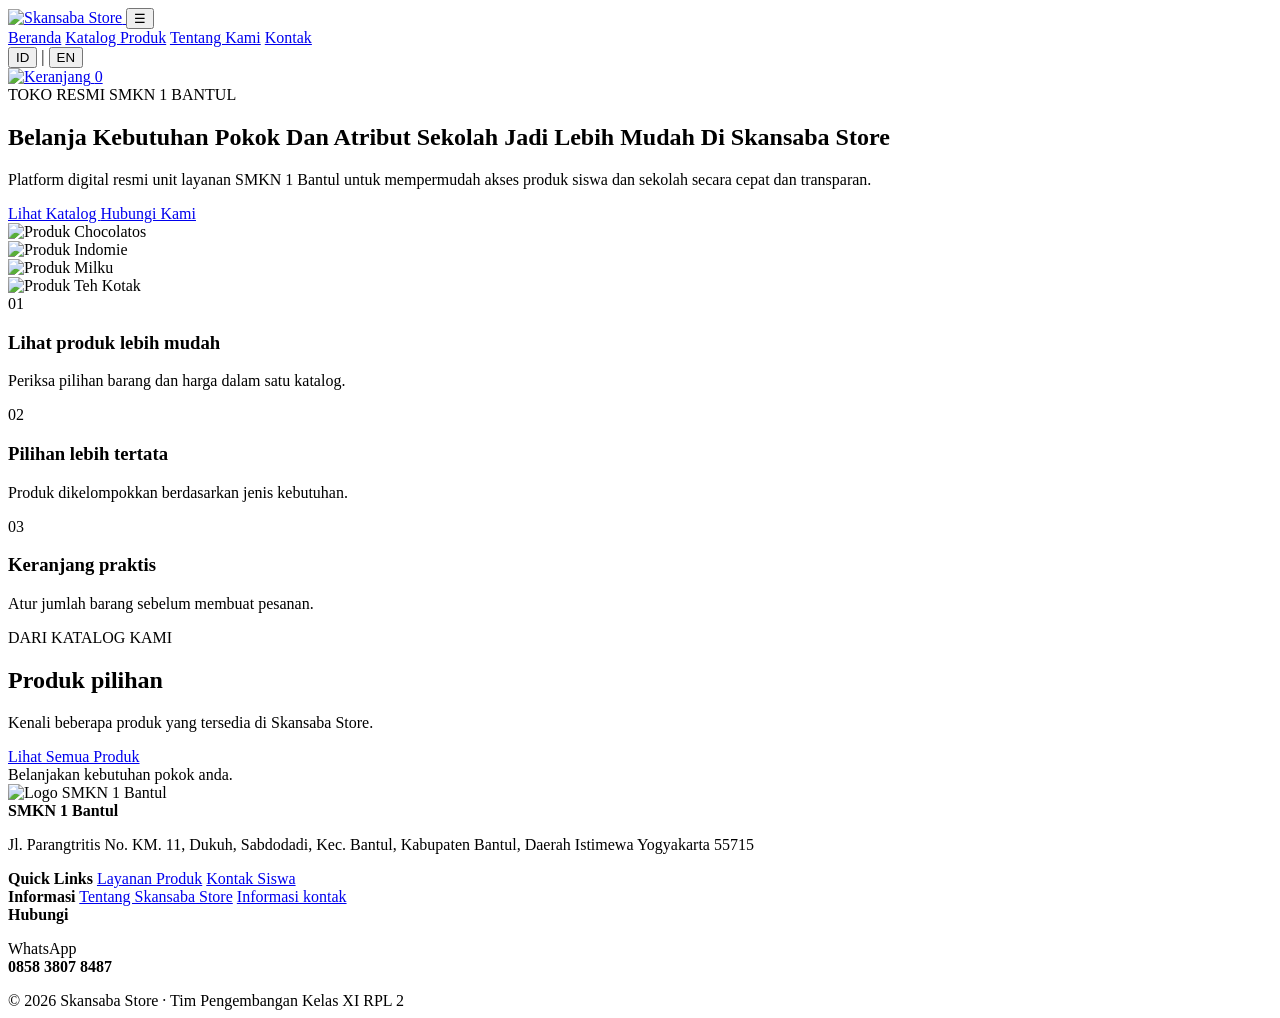
==== index.html @ 5a69aebd "Add files via upload" ====
<!DOCTYPE html>
<html lang="id">

<head>
    <meta charset="UTF-8">
    <meta name="viewport" content="width=device-width, initial-scale=1.0">
    <title>Skansaba Store</title>

    <link rel="stylesheet" href="assets/css/style.css">
</head>

<body data-page="home">

    <header class="site-header">
        <div class="nav-wrap">

            <a class="brand" href="index.html">
                <img src="assets/images/logo.png" alt="Skansaba Store">
            </a>

            <button class="menu-toggle" id="menuToggle">☰</button>

            <nav id="mainNav">
                <a class="active" href="index.html">Beranda</a>
                <a href="katalog.html">Katalog Produk</a>
                <a href="tentang.html">Tentang Kami</a>
                <a href="kontak.html">Kontak</a>
            </nav>

            <div class="nav-actions">
                <div class="language-switch" aria-label="Pilih bahasa">
                    <button type="button" class="lang-btn" data-lang="id" aria-pressed="true">ID</button>
                    <span>|</span>
                    <button type="button" class="lang-btn" data-lang="en" aria-pressed="false">EN</button>
                </div>
                <a class="cart-link" href="keranjang.html">
                    <img src="assets/images/keranjang.png" alt="Keranjang" class="cart-icon">
                    <span id="cartCount">0</span>
                </a>
            </div>

        </div>
    </header>

    <main>

        <section class="hero">
            <div class="hero-inner">

                <div class="hero-copy">
                    <span class="eyebrow">TOKO RESMI SMKN 1 BANTUL</span>

                    <h1>
                        Belanja Kebutuhan Pokok Dan
                        Atribut Sekolah Jadi Lebih
                        Mudah Di Skansaba Store
                    </h1>

                    <p>
                        Platform digital resmi unit layanan SMKN 1 Bantul
                        untuk mempermudah akses produk siswa dan sekolah
                        secara cepat dan transparan.
                    </p>

                    <div class="hero-buttons">
                        <a class="btn btn-mint" href="katalog.html">
                            Lihat Katalog
                        </a>

                        <a class="btn btn-outline" href="kontak.html">
                            Hubungi Kami
                        </a>
                    </div>
                </div>

                <div class="hero-art" aria-label="Pilihan produk Skansaba Store">
                    <div class="hero-product"><img src="assets/images/chocolatos.jpeg" alt="Produk Chocolatos"></div>
                    <div class="hero-product"><img src="assets/images/Indomie.jpeg" alt="Produk Indomie"></div>
                    <div class="hero-product"><img src="assets/images/Milku.jpeg" alt="Produk Milku"></div>
                    <div class="hero-product"><img src="assets/images/Teh_kotak.jpeg" alt="Produk Teh Kotak"></div>
                </div>

            </div>
        </section>

        <section class="features container">

            <article>
                <span class="feature-icon">01</span>
                <div>
                    <h3>Lihat produk lebih mudah</h3>
                    <p>Periksa pilihan barang dan harga dalam satu katalog.</p>
                </div>
            </article>

            <article>
                <span class="feature-icon">02</span>
                <div>
                    <h3>Pilihan lebih tertata</h3>
                    <p>Produk dikelompokkan berdasarkan jenis kebutuhan.</p>
                </div>
            </article>

            <article>
                <span class="feature-icon">03</span>
                <div>
                    <h3>Keranjang praktis</h3>
                    <p>Atur jumlah barang sebelum membuat pesanan.</p>
                </div>
            </article>

        </section>

        <section class="container featured-section">

            <div class="section-heading">
                <span class="eyebrow">DARI KATALOG KAMI</span>
                <h2>Produk pilihan</h2>
                <p>Kenali beberapa produk yang tersedia di Skansaba Store.</p>
            </div>

            <div class="product-grid" id="featuredProducts"></div>

            <div class="center">
                <a class="btn btn-brown" href="katalog.html">
                    Lihat Semua Produk
                </a>
            </div>

        </section>

        <section class="quote-band">
            <div>Belanjakan kebutuhan pokok anda.</div>
        </section>

    </main>

    <footer class="site-footer">

        <div class="container footer-grid">

            <div class="footer-school">
                <img src="assets/images/SMK_Negeri_1_Bantul_logo.png" alt="Logo SMKN 1 Bantul" class="crest">

                <div>
                    <b>SMKN 1 Bantul</b>
                    <p>
                        Jl. Parangtritis No. KM. 11, Dukuh, Sabdodadi,
                        Kec. Bantul, Kabupaten Bantul, Daerah Istimewa
                        Yogyakarta 55715
                    </p>
                </div>
            </div>

            <div>
                <b>Quick Links</b>
                <a href="katalog.html">Layanan Produk</a>
                <a href="kontak.html">Kontak Siswa</a>
            </div>

            <div>
                <b>Informasi</b>
                <a href="tentang.html">Tentang Skansaba Store</a>
                <a href="kontak.html">Informasi kontak</a>
            </div>

            <div>
                <b>Hubungi</b>
                <p>
                    WhatsApp<br>
                    <strong>0858 3807 8487</strong>
                </p>
            </div>

        </div>

        <div class="copyright">
            © 2026 Skansaba Store · Tim Pengembangan Kelas XI RPL 2
        </div>

    </footer>

    <script src="assets/js/app.js"></script>

</body>

</html>
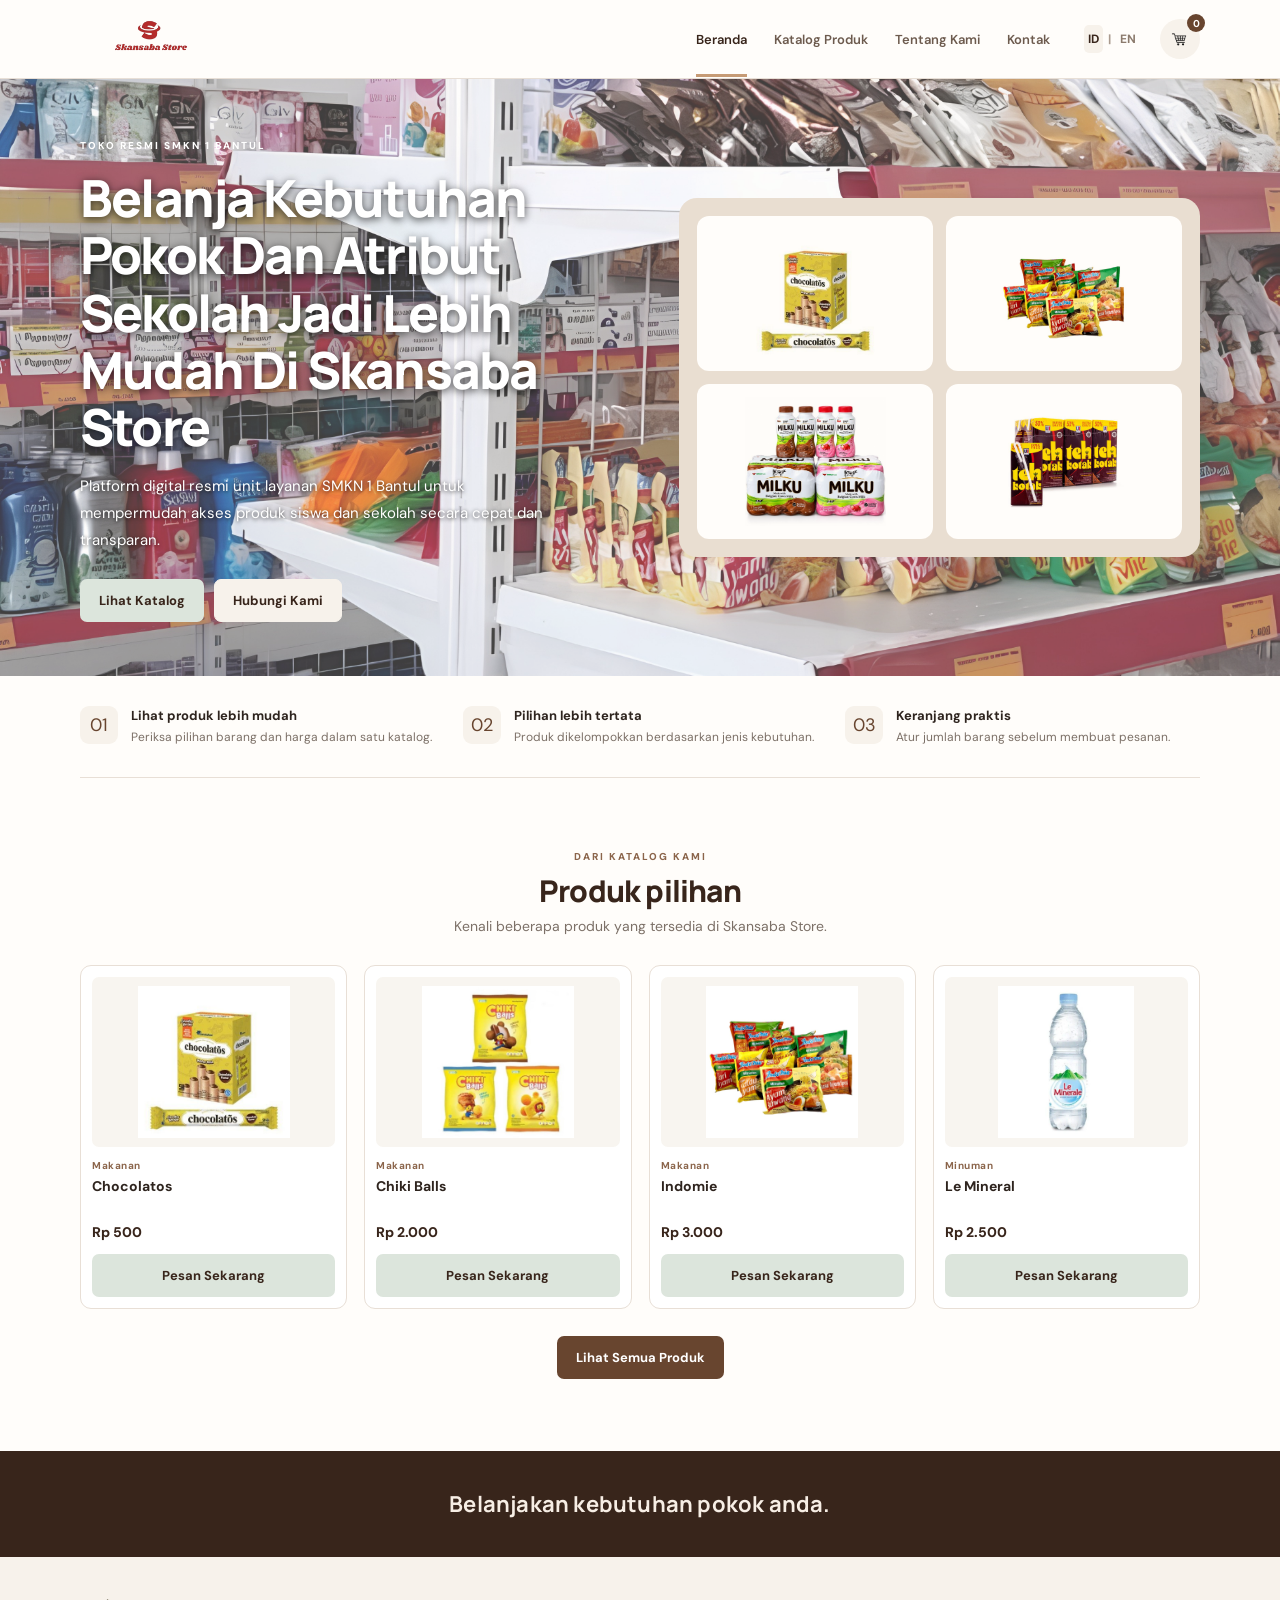
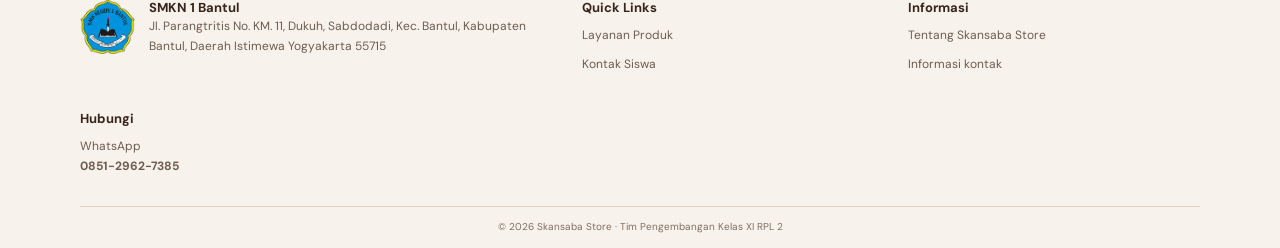
==== commit ae2ea00b: "Add files via upload" ====
--- a/index.html
+++ b/index.html
@@ -168,7 +168,7 @@
                 <b>Hubungi</b>
                 <p>
                     WhatsApp<br>
-                    <strong>0858 3807 8487</strong>
+                    <strong>0851-2962-7385</strong>
                 </p>
             </div>
 
--- a/assets/css/style.css
+++ b/assets/css/style.css
@@ -0,0 +1,1014 @@
+@import url('https://fonts.googleapis.com/css2?family=DM+Sans:wght@400;500;600;700&family=Manrope:wght@500;600;700;800&display=swap');
+
+:root {
+    --brown: #68452f;
+    --brown-dark: #38251b;
+    --brown-soft: #8b654b;
+    --cream: #f7f2eb;
+    --cream-deep: #eee4d8;
+    --paper: #fffdfa;
+    --ink: #2e241e;
+    --muted: #7c7067;
+    --line: #e8dfd6;
+    --accent: #c69b75;
+    --sage: #dce5dc;
+    --shadow: 0 16px 40px rgba(56, 37, 27, .08);
+}
+
+* {
+    box-sizing: border-box;
+}
+
+html {
+    scroll-behavior: smooth;
+}
+
+body {
+    margin: 0;
+    color: var(--ink);
+    background: var(--paper);
+    font-family: 'DM Sans', sans-serif;
+}
+
+a {
+    color: inherit;
+    text-decoration: none;
+}
+
+button,
+input,
+select,
+textarea {
+    font: inherit;
+}
+
+button,
+a {
+    -webkit-tap-highlight-color: transparent;
+}
+
+.container {
+    width: min(1120px, 90%);
+    margin-inline: auto;
+}
+
+.site-header {
+    position: sticky;
+    top: 0;
+    z-index: 30;
+    background: rgba(255, 253, 250, .96);
+    border-bottom: 1px solid var(--line);
+    backdrop-filter: blur(14px);
+}
+
+.nav-wrap {
+    width: min(1120px, 90%);
+    min-height: 78px;
+    margin: auto;
+    display: flex;
+    align-items: center;
+    gap: 34px;
+}
+
+.brand {
+    display: inline-flex;
+    align-items: center;
+    flex-shrink: 0;
+}
+
+.brand img {
+    width: 142px;
+    height: 58px;
+    object-fit: contain;
+    display: block;
+}
+
+nav {
+    display: flex;
+    align-items: center;
+    gap: 27px;
+    margin-left: auto;
+}
+
+nav a {
+    color: #6d5b4e;
+    font-size: 13px;
+    font-weight: 600;
+    padding: 29px 0 26px;
+    border-bottom: 3px solid transparent;
+    transition: .2s;
+}
+
+nav a:hover,
+nav a.active {
+    color: var(--brown-dark);
+    border-color: var(--accent);
+}
+
+.nav-actions {
+    display: flex;
+    align-items: center;
+    gap: 7px;
+}
+
+.cart-link {
+    width: 40px;
+    height: 40px;
+    display: grid;
+    place-items: center;
+    position: relative;
+    border-radius: 50%;
+    background: var(--cream);
+}
+
+.cart-icon {
+    width: 22px;
+    height: 22px;
+    object-fit: contain;
+}
+
+.cart-link span {
+    position: absolute;
+    top: -5px;
+    right: -5px;
+    min-width: 18px;
+    height: 18px;
+    display: grid;
+    place-items: center;
+    padding: 0 4px;
+    border-radius: 20px;
+    background: var(--brown);
+    color: white;
+    font-size: 10px;
+    font-weight: 700;
+}
+
+.menu-toggle {
+    display: none;
+    border: 1px solid var(--line);
+    background: var(--paper);
+    color: var(--brown-dark);
+    border-radius: 9px;
+    padding: 7px 11px;
+    font-size: 20px;
+    cursor: pointer;
+}
+
+.btn {
+    display: inline-flex;
+    align-items: center;
+    justify-content: center;
+    min-height: 43px;
+    padding: 11px 18px;
+    border: 1px solid transparent;
+    border-radius: 7px;
+    font-size: 13px;
+    font-weight: 700;
+    cursor: pointer;
+    transition: transform .2s, background .2s, border-color .2s;
+}
+
+.btn:hover {
+    transform: translateY(-2px);
+}
+
+.btn-brown {
+    color: white;
+    background: var(--brown);
+}
+
+.btn-brown:hover {
+    background: var(--brown-dark);
+}
+
+.btn-mint {
+    color: var(--brown-dark);
+    background: var(--sage);
+}
+
+.btn-mint:hover {
+    background: #cbd9cb;
+}
+
+.btn-outline {
+    color: var(--brown-dark);
+    background: #f7f2eb;
+    border: 1px solid #f7f2eb;
+}
+
+.btn-outline:hover {
+    background: #eee4d8;
+    border-color: #eee4d8;
+}
+
+.btn-light {
+    color: var(--brown-dark);
+    background: white;
+}
+
+.full {
+    width: 100%;
+}
+
+
+.hero {
+    background-image: url('../images/background.png');
+    background-size: cover;
+    background-position: center;
+    background-repeat: no-repeat;
+    position: relative;
+    overflow: hidden;
+}
+
+.hero::before {
+    content: '';
+    position: absolute;
+    top: 0;
+    left: 0;
+    width: 100%;
+    height: 100%;
+    background-color: rgba(252, 248, 242, 0.25);
+    z-index: 1;
+}
+
+.hero>* {
+    position: relative;
+    z-index: 2;
+}
+
+.hero-inner {
+    width: min(1120px, 90%);
+    min-height: 490px;
+    margin: auto;
+    display: grid;
+    grid-template-columns: 1.04fr .96fr;
+    align-items: center;
+    gap: 35px;
+    padding: 54px 0;
+}
+
+.hero-copy {
+    max-width: 570px;
+}
+
+.eyebrow {
+    display: inline-block;
+    color: var(--brown-soft);
+    font-size: 10px;
+    font-weight: 800;
+    letter-spacing: 2px;
+    text-transform: uppercase;
+}
+
+.hero h1 {
+    margin: 15px 0 17px;
+    color: var(--brown-dark);
+    font: 800 clamp(34px, 4vw, 52px)/1.12 'Manrope', sans-serif;
+    letter-spacing: -1.8px;
+}
+
+.hero p {
+    max-width: 490px;
+    margin: 0 0 25px;
+    color: #6d5d51;
+    font-size: 15px;
+    line-height: 1.8;
+}
+
+.hero-buttons {
+    display: flex;
+    flex-wrap: wrap;
+    gap: 10px;
+}
+
+.hero-art {
+    min-height: 355px;
+    position: relative;
+    display: grid;
+    grid-template-columns: 1fr 1fr;
+    grid-template-rows: 1fr 1fr;
+    gap: 13px;
+    padding: 18px;
+    border-radius: 18px;
+    background: #e9ded1;
+}
+
+.hero-product {
+    min-width: 0;
+    overflow: hidden;
+    display: flex;
+    align-items: center;
+    justify-content: center;
+    border-radius: 12px;
+    background: #fffdfa;
+}
+
+.hero-product img {
+    width: 100%;
+    height: 100%;
+    max-height: 155px;
+    object-fit: contain;
+    padding: 13px;
+    mix-blend-mode: multiply;
+}
+
+.features {
+    display: grid;
+    grid-template-columns: repeat(3, 1fr);
+    gap: 28px;
+    padding: 30px 0;
+    border-bottom: 1px solid var(--line);
+}
+
+.features article {
+    display: flex;
+    align-items: flex-start;
+    gap: 13px;
+}
+
+.feature-icon {
+    width: 38px;
+    height: 38px;
+    flex: 0 0 38px;
+    display: grid;
+    place-items: center;
+    border-radius: 9px;
+    background: var(--cream);
+    color: var(--brown);
+    font-size: 18px;
+}
+
+.features h3 {
+    margin: 1px 0 4px;
+    font-size: 13px;
+}
+
+.features p {
+    margin: 0;
+    color: var(--muted);
+    font-size: 12px;
+    line-height: 1.6;
+}
+
+.featured-section {
+    padding: 66px 0 72px;
+}
+
+.section-heading,
+.page-title {
+    margin-bottom: 30px;
+}
+
+.section-heading h2,
+.page-title h1 {
+    margin: 8px 0;
+    color: var(--brown-dark);
+    font: 800 30px/1.2 'Manrope', sans-serif;
+    letter-spacing: -.8px;
+}
+
+.section-heading p,
+.page-title p {
+    margin: 0;
+    color: var(--muted);
+    font-size: 14px;
+}
+
+.section-heading {
+    text-align: center;
+}
+
+.product-grid {
+    display: grid;
+    grid-template-columns: repeat(4, minmax(0, 1fr));
+    gap: 17px;
+}
+
+.product-card {
+    min-width: 0;
+    display: flex;
+    flex-direction: column;
+    padding: 11px;
+    border: 1px solid var(--line);
+    border-radius: 11px;
+    background: white;
+    transition: box-shadow .2s, transform .2s;
+}
+
+.product-card:hover {
+    transform: translateY(-3px);
+    box-shadow: var(--shadow);
+}
+
+.product-art {
+    width: 100%;
+    height: 170px;
+    display: flex;
+    align-items: center;
+    justify-content: center;
+    overflow: hidden;
+    border-radius: 7px;
+    background: #f8f5f0;
+}
+
+.product-art img {
+    display: block;
+    width: 100%;
+    height: 100%;
+    padding: 9px;
+    object-fit: contain;
+}
+
+.product-category {
+    margin-top: 12px;
+    color: var(--brown-soft);
+    font-size: 10px;
+    font-weight: 700;
+    letter-spacing: .5px;
+}
+
+.product-card h3 {
+    min-height: 38px;
+    margin: 5px 0;
+    font-size: 14px;
+    line-height: 1.4;
+}
+
+.price {
+    margin: 3px 0 13px;
+    color: var(--brown-dark);
+    font-size: 14px;
+    font-weight: 800;
+}
+
+.product-card .btn {
+    width: 100%;
+    margin-top: auto;
+}
+
+.center {
+    margin-top: 27px;
+    text-align: center;
+}
+
+.quote-band {
+    margin-top: 0;
+    padding: 38px 5%;
+    background: var(--brown-dark);
+    color: #f7eee5;
+    text-align: center;
+}
+
+.quote-band div {
+    font: 700 clamp(17px, 2vw, 22px) 'Manrope', sans-serif;
+    letter-spacing: .2px;
+}
+
+.site-footer {
+    padding: 42px 0 15px;
+    background: var(--cream);
+}
+
+.footer-grid {
+    display: grid;
+    grid-template-columns: 1.6fr 1fr 1fr;
+    gap: 35px;
+}
+
+.footer-grid>div {
+    display: flex;
+    flex-direction: column;
+    align-items: flex-start;
+    gap: 9px;
+    font-size: 12px;
+}
+
+.footer-grid b {
+    color: var(--brown-dark);
+    font-size: 13px;
+}
+
+.footer-grid a,
+.footer-grid p {
+    margin: 0;
+    color: #6e5c50;
+    line-height: 1.7;
+}
+
+.footer-school {
+    flex-direction: row !important;
+    align-items: flex-start !important;
+    gap: 14px !important;
+}
+
+.crest {
+    width: 55px;
+    height: 55px;
+    object-fit: contain;
+}
+
+.copyright {
+    width: min(1120px, 90%);
+    margin: 30px auto 0;
+    padding-top: 13px;
+    border-top: 1px solid #dfd2c5;
+    color: #806f62;
+    text-align: center;
+    font-size: 10px;
+}
+
+.page-main {
+    min-height: 68vh;
+    padding: 58px 0 75px;
+}
+
+.page-title {
+    text-align: center;
+}
+
+.page-title h1 {
+    font-size: 34px;
+}
+
+.catalog-tools {
+    display: flex;
+    gap: 11px;
+    margin: 0 0 23px;
+}
+
+.catalog-tools input,
+.catalog-tools select {
+    min-height: 46px;
+    padding: 0 14px;
+    border: 1px solid var(--line);
+    border-radius: 7px;
+    outline-color: var(--accent);
+    background: white;
+    color: var(--ink);
+}
+
+.catalog-tools input {
+    flex: 1;
+}
+
+.catalog-tools select {
+    min-width: 220px;
+}
+
+.simple-footer {
+    padding: 22px;
+    background: var(--cream);
+    color: #806f62;
+    text-align: center;
+    font-size: 11px;
+}
+
+.about-hero {
+    padding: 60px 8%;
+    border-radius: 13px;
+    background: var(--cream);
+    text-align: center;
+}
+
+.about-hero h1 {
+    max-width: 720px;
+    margin: 13px auto;
+    color: var(--brown-dark);
+    font: 800 36px/1.2 'Manrope', sans-serif;
+}
+
+.about-hero p {
+    max-width: 740px;
+    margin: auto;
+    color: #6e5c50;
+    font-size: 14px;
+    line-height: 1.8;
+}
+
+.about-cards {
+    display: grid;
+    grid-template-columns: repeat(3, 1fr);
+    gap: 17px;
+    margin-top: 20px;
+}
+
+.info-card {
+    padding: 25px;
+    border: 1px solid var(--line);
+    border-radius: 10px;
+    background: white;
+}
+
+.info-card span {
+    color: var(--brown-soft);
+    font-size: 22px;
+}
+
+.info-card h3 {
+    margin: 10px 0 7px;
+    font-size: 15px;
+}
+
+.info-card p {
+    margin: 0;
+    color: var(--muted);
+    font-size: 12px;
+    line-height: 1.8;
+}
+
+.contact-layout {
+    max-width: 920px;
+    margin: auto;
+    display: grid;
+    grid-template-columns: 1.15fr .85fr;
+    gap: 18px;
+}
+
+.form-card,
+.contact-info {
+    padding: 26px;
+    border: 1px solid var(--line);
+    border-radius: 10px;
+    background: white;
+}
+
+.contact-info {
+    background: var(--cream);
+}
+
+.contact-info h2 {
+    margin-top: 0;
+    color: var(--brown-dark);
+    font: 700 19px 'Manrope', sans-serif;
+}
+
+.contact-info p {
+    color: #6e5c50;
+    font-size: 13px;
+    line-height: 1.7;
+}
+
+.contact-note {
+    margin-top: 18px;
+    padding: 13px;
+    border-radius: 7px;
+    background: white;
+    color: #6e5c50;
+    font-size: 12px;
+    line-height: 1.6;
+}
+
+label {
+    display: block;
+    margin-bottom: 14px;
+    font-size: 12px;
+    font-weight: 700;
+}
+
+label input,
+label textarea,
+label select {
+    display: block;
+    width: 100%;
+    margin-top: 7px;
+    padding: 12px;
+    border: 1px solid var(--line);
+    border-radius: 7px;
+    outline-color: var(--accent);
+}
+
+textarea {
+    resize: vertical;
+}
+
+.form-message {
+    color: #477354;
+    font-size: 12px;
+}
+
+.cart-items {
+    margin-top: 20px;
+    padding: 10px 20px;
+    border: 1px solid var(--line);
+    border-radius: 10px;
+    background: white;
+}
+
+.cart-row {
+    display: grid;
+    grid-template-columns: 1fr auto auto auto;
+    align-items: center;
+    gap: 22px;
+    padding: 17px 5px;
+    border-bottom: 1px solid var(--line);
+}
+
+.cart-row:last-child {
+    border-bottom: 0;
+}
+
+.cart-row .product-category {
+    margin-top: 4px;
+}
+
+.qty-btn {
+    width: 29px;
+    height: 29px;
+    margin: 0 5px;
+    border: 1px solid var(--line);
+    border-radius: 5px;
+    background: var(--cream);
+    color: var(--brown-dark);
+    cursor: pointer;
+}
+
+.cart-total {
+    max-width: 340px;
+    margin: 22px 0 0 auto;
+    padding: 22px;
+    border-radius: 10px;
+    background: var(--cream);
+}
+
+.cart-total strong {
+    display: block;
+    margin: 8px 0 17px;
+    color: var(--brown-dark);
+    font-size: 23px;
+}
+
+.empty-state {
+    padding: 48px 20px;
+    border: 1px solid var(--line);
+    border-radius: 12px;
+    background: #faf7f2;
+    text-align: center;
+}
+
+.empty-cart-img {
+    display: block;
+    width: 145px;
+    height: 145px;
+    margin: 0 auto 17px;
+    object-fit: contain;
+}
+
+.empty-state h2 {
+    margin: 0 0 7px;
+    color: var(--brown-dark);
+    font: 700 20px 'Manrope', sans-serif;
+}
+
+.empty-state p {
+    margin: 0 0 18px;
+    color: var(--muted);
+    font-size: 13px;
+}
+
+@media (max-width: 900px) {
+    .nav-wrap {
+        gap: 18px;
+    }
+
+    nav {
+        gap: 15px;
+    }
+
+    nav a {
+        font-size: 12px;
+    }
+
+    .hero-inner {
+        min-height: 430px;
+        gap: 20px;
+    }
+
+    .hero-art {
+        min-height: 310px;
+    }
+
+    .product-grid {
+        grid-template-columns: repeat(2, minmax(0, 1fr));
+    }
+
+    .footer-grid {
+        grid-template-columns: 1.4fr 1fr;
+    }
+}
+
+@media (max-width: 680px) {
+    .nav-wrap {
+        min-height: 68px;
+        flex-wrap: wrap;
+        gap: 9px;
+        padding: 7px 0;
+    }
+
+    .brand img {
+        width: 122px;
+        height: 52px;
+    }
+
+    .menu-toggle {
+        display: block;
+        margin-left: auto;
+    }
+
+    .nav-wrap nav {
+        display: none;
+        order: 5;
+        width: 100%;
+        margin: 0;
+        padding: 5px 0 10px;
+        flex-direction: column;
+        align-items: stretch;
+        gap: 0;
+    }
+
+    .nav-wrap nav.open {
+        display: flex;
+    }
+
+    nav a {
+        padding: 11px 4px;
+        border-bottom: 1px solid var(--line);
+    }
+
+    .nav-actions {
+        margin-left: 4px;
+    }
+
+    .hero-inner {
+        grid-template-columns: 1fr;
+        min-height: 0;
+        padding: 42px 0 48px;
+        text-align: left;
+    }
+
+    .hero h1 {
+        font-size: 34px;
+    }
+
+    .hero p {
+        font-size: 14px;
+    }
+
+    .hero-art {
+        min-height: 265px;
+        gap: 9px;
+        padding: 12px;
+    }
+
+    .hero-product img {
+        max-height: 112px;
+        padding: 7px;
+    }
+
+    .features {
+        grid-template-columns: 1fr;
+        gap: 18px;
+        padding: 25px 0;
+    }
+
+    .featured-section {
+        padding: 48px 0 55px;
+    }
+
+    .section-heading h2,
+    .page-title h1 {
+        font-size: 27px;
+    }
+
+    .product-grid {
+        gap: 10px;
+    }
+
+    .product-art {
+        height: 125px;
+    }
+
+    .product-card {
+        padding: 8px;
+    }
+
+    .product-card h3 {
+        font-size: 12px;
+    }
+
+    .product-card .btn {
+        min-height: 38px;
+        padding: 8px 5px;
+        font-size: 11px;
+    }
+
+    .footer-grid {
+        grid-template-columns: 1fr 1fr;
+        gap: 24px 15px;
+    }
+
+    .footer-school {
+        grid-column: 1 / -1;
+    }
+
+    .page-main {
+        padding: 42px 0 55px;
+    }
+
+    .catalog-tools {
+        flex-direction: column;
+    }
+
+    .catalog-tools select {
+        width: 100%;
+    }
+
+    .about-hero {
+        padding: 38px 20px;
+    }
+
+    .about-hero h1 {
+        font-size: 27px;
+    }
+
+    .about-cards,
+    .contact-layout {
+        grid-template-columns: 1fr;
+    }
+
+    .cart-items {
+        padding: 8px 12px;
+    }
+
+    .cart-row {
+        grid-template-columns: 1fr auto;
+        gap: 10px;
+    }
+
+    .cart-row>b {
+        justify-self: start;
+    }
+
+    .cart-row .btn {
+        grid-column: 2;
+        grid-row: 2;
+    }
+
+    .cart-total {
+        max-width: none;
+    }
+
+    .empty-state {
+        padding: 35px 15px;
+    }
+
+    .empty-cart-img {
+        width: 125px;
+        height: 125px;
+    }
+}
+
+.hero-copy h1,
+.hero-copy p,
+.hero-copy .eyebrow {
+    color: #ffffff !important;
+}
+
+.hero-copy h1 {
+    text-shadow: 0px 2px 8px rgba(0, 0, 0, 0.7);
+}
+
+.hero-copy p {
+    text-shadow: 0px 1px 4px rgba(0, 0, 0, 0.8);
+}
+
+.language-switch {
+    display: inline-flex;
+    align-items: center;
+    gap: 5px;
+    margin-right: 13px;
+    color: #a99a8e;
+    font-size: 12px;
+    font-weight: 700;
+    white-space: nowrap;
+}
+
+.lang-btn {
+    border: 0;
+    background: transparent;
+    color: #8c7b6d;
+    padding: 6px 4px;
+    border-radius: 5px;
+    font: inherit;
+    cursor: pointer;
+    transition: .2s ease;
+}
+
+.lang-btn:hover,
+.lang-btn.active {
+    color: var(--brown-dark);
+    background: var(--cream);
+}
+
+@media (max-width: 680px) {
+    .language-switch { margin-right: 5px; }
+}
